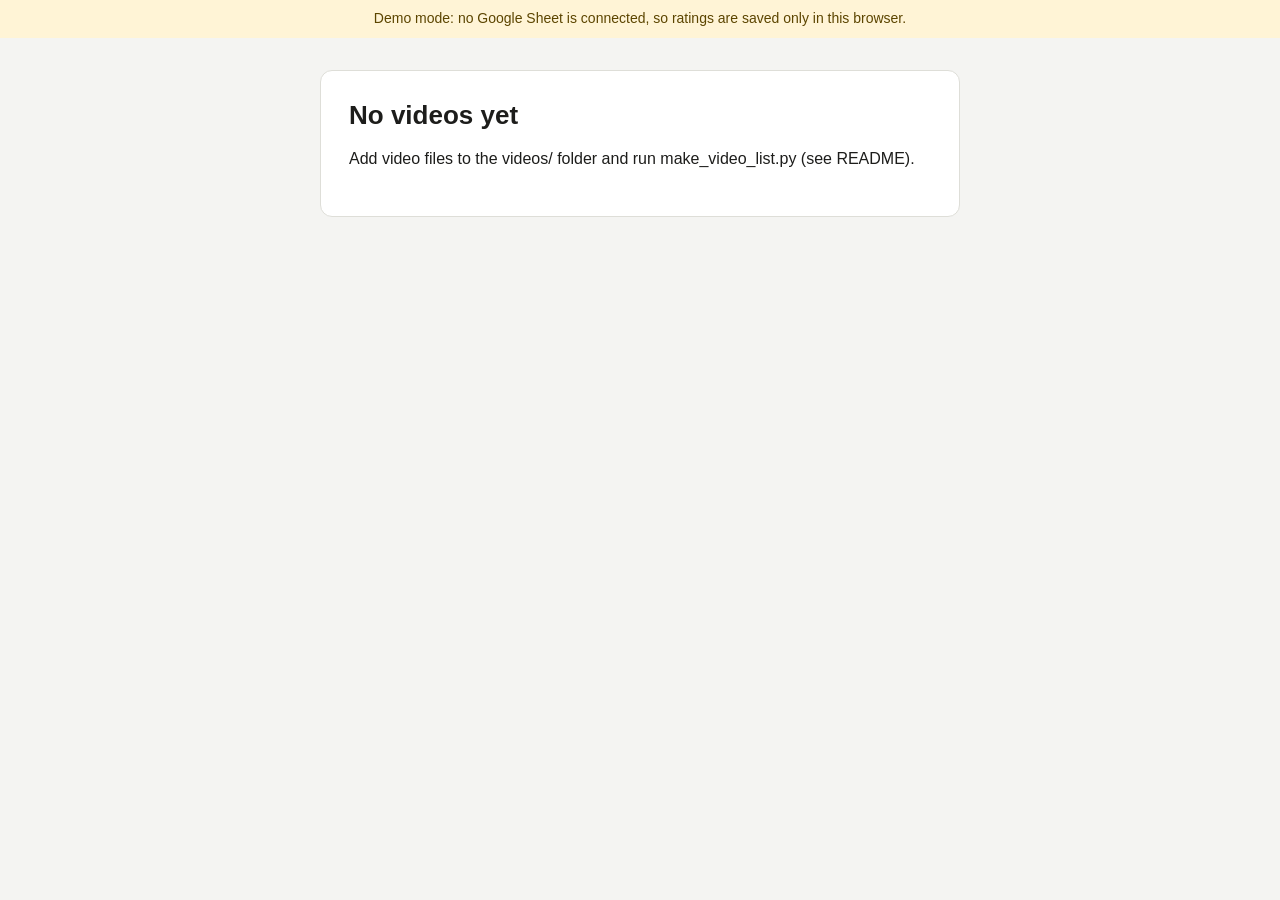
==== index.html @ b1cec352 "Video rating study site Static GitHub Pages site for a video rating user study, with a Google Apps S" ====
<!doctype html>
<html lang="en">
<head>
  <meta charset="utf-8">
  <meta name="viewport" content="width=device-width, initial-scale=1">
  <title>Video Rating Study</title>
  <link rel="stylesheet" href="style.css">
</head>
<body>
  <div id="demo-banner" class="banner" hidden>
    Demo mode: no Google Sheet is connected, so ratings are saved only in this browser.
  </div>

  <main>
    <!-- Welcome -->
    <section id="screen-welcome" class="screen card" hidden>
      <h1 id="study-title"></h1>
      <div id="instructions" class="prose"></div>

      <div id="scale-preview" class="scale-preview"></div>

      <form id="start-form" novalidate>
        <label id="rater-field" class="field">
          <span>Participant ID</span>
          <input id="rater-id" name="rater" autocomplete="off" spellcheck="false"
                 placeholder="e.g. P017" maxlength="64">
          <small>Letters, numbers, - and _ only. Use the same ID to resume later.</small>
        </label>
        <label id="consent-field" class="check">
          <input id="consent" type="checkbox">
          <span id="consent-text"></span>
        </label>
        <p id="start-error" class="error" role="alert"></p>
        <button id="start-btn" class="btn primary" type="submit">Start</button>
      </form>
    </section>

    <!-- Trial -->
    <section id="screen-trial" class="screen" hidden>
      <div class="progress">
        <span id="progress-text"></span>
        <div class="bar"><div id="progress-fill"></div></div>
      </div>

      <div class="stage">
        <video id="player" playsinline preload="auto" disablepictureinpicture
               controlslist="nodownload noplaybackrate nofullscreen"></video>
        <div id="overlay" class="overlay">
          <button id="play-btn" class="btn play" type="button" disabled>Loading…</button>
        </div>
      </div>

      <div class="card rating-card">
        <div id="questions"></div>
        <div class="row">
          <span id="trial-hint" class="hint"></span>
          <button id="next-btn" class="btn primary" type="button" disabled>Next</button>
        </div>
      </div>
    </section>

    <!-- Done -->
    <section id="screen-done" class="screen card" hidden>
      <h1>Thank you!</h1>
      <p>You have rated all the videos.</p>
      <p id="save-status" class="hint"></p>
      <div id="code-box" class="code-box" hidden>
        <span>Your completion code</span>
        <strong id="completion-code"></strong>
      </div>
      <button id="download-btn" class="btn" type="button" hidden>Download my ratings (CSV)</button>
    </section>

    <!-- Message (errors, no videos) -->
    <section id="screen-message" class="screen card" hidden>
      <h1 id="message-title"></h1>
      <p id="message-body"></p>
    </section>
  </main>

  <script src="config.js"></script>
  <script src="videos.js"></script>
  <script src="app.js"></script>
</body>
</html>
---- style.css ----
:root {
  --bg: #f4f4f2;
  --card: #ffffff;
  --text: #1d1d1b;
  --muted: #64645f;
  --line: #deded8;
  --accent: #2f5d8a;
  --accent-text: #ffffff;
  --accent-soft: #e6eef6;
  --error: #b3261e;
  /* Neutral mid-gray behind the video, as recommended for subjective video tests. */
  --stage: #808080;
  --radius: 12px;
}

@media (prefers-color-scheme: dark) {
  :root {
    --bg: #161615;
    --card: #222220;
    --text: #ececea;
    --muted: #a3a39d;
    --line: #3a3a37;
    --accent: #7fb0e0;
    --accent-text: #0f1a24;
    --accent-soft: #23313f;
    --error: #f2948b;
  }
}

* { box-sizing: border-box; }
[hidden] { display: none !important; }

body {
  margin: 0;
  background: var(--bg);
  color: var(--text);
  font: 16px/1.55 -apple-system, BlinkMacSystemFont, "Segoe UI", Roboto, Helvetica, Arial, sans-serif;
}

main {
  max-width: 960px;
  margin: 0 auto;
  padding: 32px 16px 64px;
}

.banner {
  background: #fff4d6;
  color: #5c4500;
  text-align: center;
  padding: 8px 16px;
  font-size: 14px;
}

.card {
  background: var(--card);
  border: 1px solid var(--line);
  border-radius: var(--radius);
  padding: 28px;
}

#screen-welcome, #screen-done, #screen-message { max-width: 640px; margin: 0 auto; }

h1 { font-size: 26px; line-height: 1.25; margin: 0 0 16px; }
.prose p { margin: 0 0 12px; }
.hint { color: var(--muted); font-size: 14px; }
.error { color: var(--error); font-size: 14px; min-height: 1.2em; margin: 8px 0; }

/* Welcome form */
.scale-preview {
  margin: 20px 0 24px;
  padding: 14px 16px;
  background: var(--accent-soft);
  border-radius: 8px;
  font-size: 14px;
}
.scale-preview ol { margin: 6px 0 0; padding-left: 0; list-style: none; display: flex; flex-wrap: wrap; gap: 4px 16px; }

.field { display: block; margin-bottom: 16px; }
.field span { display: block; font-weight: 600; margin-bottom: 6px; }
.field small { display: block; color: var(--muted); margin-top: 6px; }
.field input {
  width: 100%;
  font: inherit;
  padding: 10px 12px;
  border: 1px solid var(--line);
  border-radius: 8px;
  background: var(--bg);
  color: var(--text);
}
.field input:focus { outline: 2px solid var(--accent); outline-offset: 1px; }

.check { display: flex; gap: 10px; align-items: flex-start; margin: 8px 0; cursor: pointer; }
.check input { margin-top: 5px; width: 18px; height: 18px; flex: none; }

/* Buttons */
.btn {
  font: inherit;
  font-weight: 600;
  padding: 10px 22px;
  border-radius: 8px;
  border: 1px solid var(--line);
  background: var(--card);
  color: var(--text);
  cursor: pointer;
}
.btn.primary { background: var(--accent); border-color: var(--accent); color: var(--accent-text); }
.btn:disabled { opacity: .45; cursor: not-allowed; }
.btn:not(:disabled):hover { filter: brightness(1.06); }

/* Trial */
.progress { display: flex; align-items: center; gap: 14px; margin-bottom: 14px; font-size: 14px; color: var(--muted); }
.progress .bar { flex: 1; height: 6px; background: var(--line); border-radius: 3px; overflow: hidden; }
#progress-fill { height: 100%; width: 0; background: var(--accent); transition: width .3s; }

.stage {
  position: relative;
  background: var(--stage);
  border-radius: var(--radius);
  display: flex;
  align-items: center;
  justify-content: center;
  min-height: 240px;
  overflow: hidden;
}
.stage video { display: block; max-width: 100%; max-height: 70vh; }
.overlay {
  position: absolute;
  inset: 0;
  display: flex;
  align-items: center;
  justify-content: center;
}
.btn.play { background: rgba(0, 0, 0, .65); color: #fff; border: 0; padding: 14px 30px; font-size: 18px; }

.rating-card { margin-top: 16px; }
.question + .question { margin-top: 22px; }
.question p { margin: 0 0 10px; font-weight: 600; }
.question.locked { opacity: .45; pointer-events: none; }

.scale { display: grid; grid-template-columns: repeat(var(--n), 1fr); gap: 8px; }
.scale label {
  display: flex;
  flex-direction: column;
  align-items: center;
  gap: 2px;
  padding: 10px 4px;
  border: 1px solid var(--line);
  border-radius: 8px;
  cursor: pointer;
  text-align: center;
  user-select: none;
}
.scale label strong { font-size: 18px; }
.scale label span { font-size: 13px; color: var(--muted); }
.scale input { position: absolute; opacity: 0; pointer-events: none; }
.scale input:checked + label { border-color: var(--accent); background: var(--accent-soft); box-shadow: inset 0 0 0 1px var(--accent); }
.scale input:focus-visible + label { outline: 2px solid var(--accent); outline-offset: 2px; }

.row { display: flex; align-items: center; justify-content: space-between; gap: 16px; margin-top: 22px; }

/* Done */
.code-box {
  margin: 20px 0;
  padding: 16px;
  border: 1px dashed var(--accent);
  border-radius: 8px;
  display: flex;
  flex-direction: column;
  gap: 4px;
}
.code-box strong { font-size: 22px; letter-spacing: .04em; user-select: all; }

@media (max-width: 560px) {
  main { padding-top: 16px; }
  .card { padding: 20px; }
  .scale { grid-template-columns: 1fr; }
  .scale label { flex-direction: row; justify-content: flex-start; gap: 12px; padding: 10px 14px; }
}
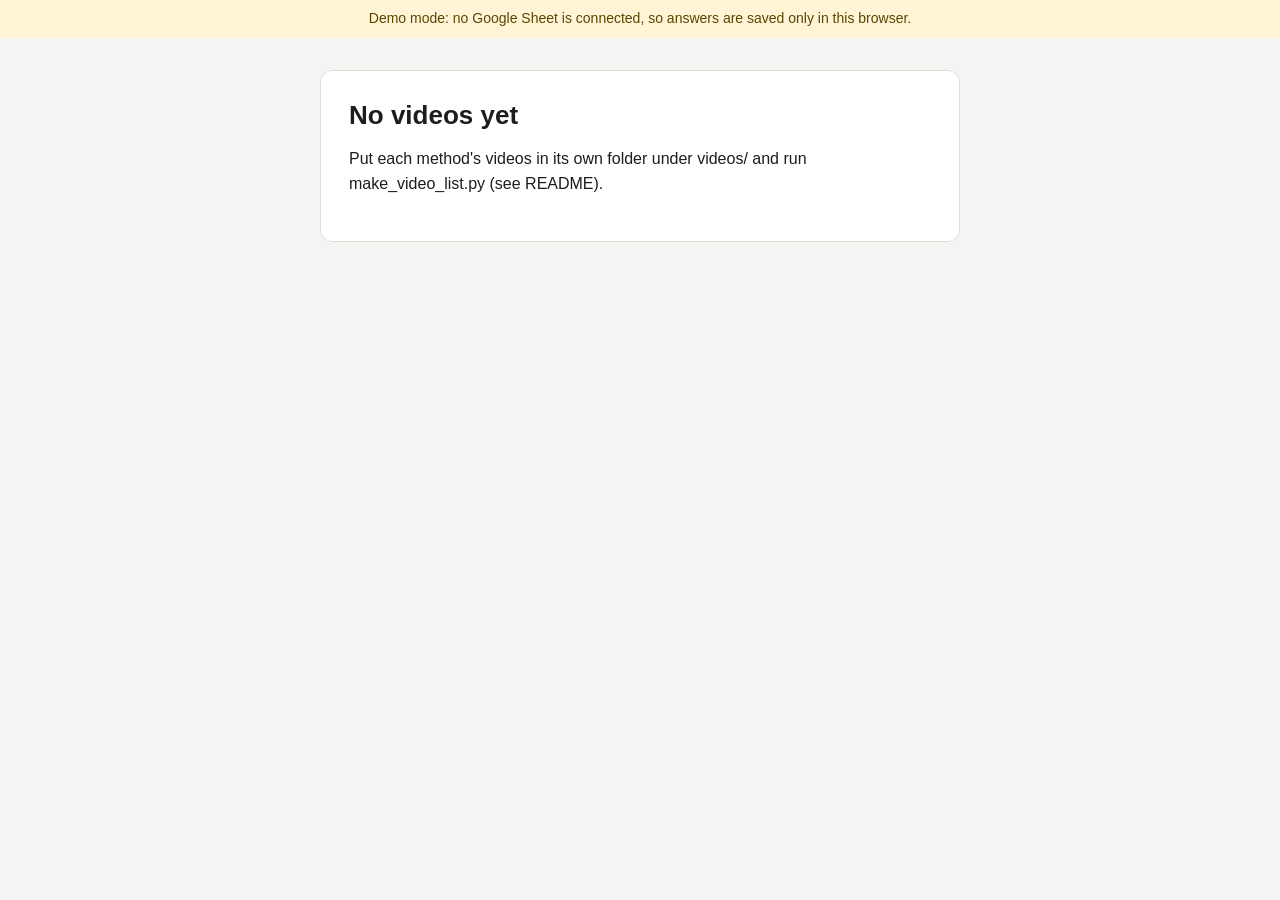
==== commit c4ddbcf2: "Switch to side-by-side forced-choice comparison Each round shows every method's version of a clip si" ====
--- a/index.html
+++ b/index.html
@@ -3,12 +3,12 @@
 <head>
   <meta charset="utf-8">
   <meta name="viewport" content="width=device-width, initial-scale=1">
-  <title>Video Rating Study</title>
+  <title>Video Comparison Study</title>
   <link rel="stylesheet" href="style.css">
 </head>
 <body>
   <div id="demo-banner" class="banner" hidden>
-    Demo mode: no Google Sheet is connected, so ratings are saved only in this browser.
+    Demo mode: no Google Sheet is connected, so answers are saved only in this browser.
   </div>
 
   <main>
@@ -17,7 +17,6 @@
       <h1 id="study-title"></h1>
       <div id="instructions" class="prose"></div>
 
-      <div id="scale-preview" class="scale-preview"></div>
 
       <form id="start-form" novalidate>
         <label id="rater-field" class="field">
@@ -42,18 +41,15 @@
         <div class="bar"><div id="progress-fill"></div></div>
       </div>
 
-      <div class="stage">
-        <video id="player" playsinline preload="auto" disablepictureinpicture
-               controlslist="nodownload noplaybackrate nofullscreen"></video>
-        <div id="overlay" class="overlay">
-          <button id="play-btn" class="btn play" type="button" disabled>Loading…</button>
-        </div>
-      </div>
+      <div id="grid" class="grid"></div>
 
       <div class="card rating-card">
+        <div class="row controls">
+          <button id="play-btn" class="btn" type="button" disabled>Loading…</button>
+          <span id="trial-hint" class="hint"></span>
+        </div>
         <div id="questions"></div>
-        <div class="row">
-          <span id="trial-hint" class="hint"></span>
+        <div class="row end">
           <button id="next-btn" class="btn primary" type="button" disabled>Next</button>
         </div>
       </div>
@@ -62,13 +58,13 @@
     <!-- Done -->
     <section id="screen-done" class="screen card" hidden>
       <h1>Thank you!</h1>
-      <p>You have rated all the videos.</p>
+      <p>You have finished all the rounds.</p>
       <p id="save-status" class="hint"></p>
       <div id="code-box" class="code-box" hidden>
         <span>Your completion code</span>
         <strong id="completion-code"></strong>
       </div>
-      <button id="download-btn" class="btn" type="button" hidden>Download my ratings (CSV)</button>
+      <button id="download-btn" class="btn" type="button" hidden>Download my answers (CSV)</button>
     </section>
 
     <!-- Message (errors, no videos) -->
--- a/style.css
+++ b/style.css
@@ -38,7 +38,7 @@
 }
 
 main {
-  max-width: 960px;
+  max-width: 1280px;
   margin: 0 auto;
   padding: 32px 16px 64px;
 }
@@ -66,15 +66,7 @@
 .error { color: var(--error); font-size: 14px; min-height: 1.2em; margin: 8px 0; }
 
 /* Welcome form */
-.scale-preview {
-  margin: 20px 0 24px;
-  padding: 14px 16px;
-  background: var(--accent-soft);
-  border-radius: 8px;
-  font-size: 14px;
-}
-.scale-preview ol { margin: 6px 0 0; padding-left: 0; list-style: none; display: flex; flex-wrap: wrap; gap: 4px 16px; }
-
+#start-form { margin-top: 24px; }
 .field { display: block; margin-bottom: 16px; }
 .field span { display: block; font-weight: 600; margin-bottom: 6px; }
 .field small { display: block; color: var(--muted); margin-top: 6px; }
@@ -96,6 +88,7 @@
 .btn {
   font: inherit;
   font-weight: 600;
+  white-space: nowrap;
   padding: 10px 22px;
   border-radius: 8px;
   border: 1px solid var(--line);
@@ -112,51 +105,65 @@
 .progress .bar { flex: 1; height: 6px; background: var(--line); border-radius: 3px; overflow: hidden; }
 #progress-fill { height: 100%; width: 0; background: var(--accent); transition: width .3s; }
 
-.stage {
-  position: relative;
+/* Side-by-side videos. --cols and --rows are set from the number of videos in the round. */
+.grid {
+  display: grid;
+  grid-template-columns: repeat(var(--cols, 2), minmax(0, 1fr));
+  gap: 12px;
+}
+.tile {
+  margin: 0;
   background: var(--stage);
   border-radius: var(--radius);
+  overflow: hidden;
+  border: 3px solid transparent;
+  transition: border-color .15s;
+}
+.tile video {
+  display: block;
+  width: 100%;
+  height: auto;
+  /* Keep every row on screen at once so the videos can be compared. */
+  max-height: max(160px, calc((100vh - 300px) / var(--rows, 1)));
+  object-fit: contain;
+}
+.tile figcaption {
+  text-align: center;
+  font-weight: 700;
+  font-size: 18px;
+  padding: 6px 0;
+  color: #fff;
+  background: rgba(0, 0, 0, .35);
+}
+.tile.pickable { cursor: pointer; }
+.tile.selected { border-color: var(--accent); }
+
+.rating-card { margin-top: 16px; padding-top: 18px; }
+
+.question { margin-top: 22px; }
+.question p { margin: 0 0 10px; font-weight: 600; }
+.question.locked { opacity: .45; pointer-events: none; }
+
+.choices { display: grid; grid-template-columns: repeat(var(--n), minmax(0, 1fr)); gap: 8px; }
+.choices label {
   display: flex;
   align-items: center;
   justify-content: center;
-  min-height: 240px;
-  overflow: hidden;
-}
-.stage video { display: block; max-width: 100%; max-height: 70vh; }
-.overlay {
-  position: absolute;
-  inset: 0;
-  display: flex;
-  align-items: center;
-  justify-content: center;
-}
-.btn.play { background: rgba(0, 0, 0, .65); color: #fff; border: 0; padding: 14px 30px; font-size: 18px; }
-
-.rating-card { margin-top: 16px; }
-.question + .question { margin-top: 22px; }
-.question p { margin: 0 0 10px; font-weight: 600; }
-.question.locked { opacity: .45; pointer-events: none; }
-
-.scale { display: grid; grid-template-columns: repeat(var(--n), 1fr); gap: 8px; }
-.scale label {
-  display: flex;
-  flex-direction: column;
-  align-items: center;
-  gap: 2px;
-  padding: 10px 4px;
+  padding: 12px 4px;
   border: 1px solid var(--line);
   border-radius: 8px;
   cursor: pointer;
-  text-align: center;
+  font-size: 18px;
+  font-weight: 700;
   user-select: none;
 }
-.scale label strong { font-size: 18px; }
-.scale label span { font-size: 13px; color: var(--muted); }
-.scale input { position: absolute; opacity: 0; pointer-events: none; }
-.scale input:checked + label { border-color: var(--accent); background: var(--accent-soft); box-shadow: inset 0 0 0 1px var(--accent); }
-.scale input:focus-visible + label { outline: 2px solid var(--accent); outline-offset: 2px; }
+.choices input { position: absolute; opacity: 0; pointer-events: none; }
+.choices input:checked + label { border-color: var(--accent); background: var(--accent-soft); box-shadow: inset 0 0 0 1px var(--accent); }
+.choices input:focus-visible + label { outline: 2px solid var(--accent); outline-offset: 2px; }
 
 .row { display: flex; align-items: center; justify-content: space-between; gap: 16px; margin-top: 22px; }
+.row.end { justify-content: flex-end; }
+.row.controls { margin-top: 0; justify-content: flex-start; }
 
 /* Done */
 .code-box {
@@ -170,9 +177,10 @@
 }
 .code-box strong { font-size: 22px; letter-spacing: .04em; user-select: all; }
 
-@media (max-width: 560px) {
+@media (max-width: 700px) {
   main { padding-top: 16px; }
   .card { padding: 20px; }
-  .scale { grid-template-columns: 1fr; }
-  .scale label { flex-direction: row; justify-content: flex-start; gap: 12px; padding: 10px 14px; }
+  .grid { grid-template-columns: repeat(2, minmax(0, 1fr)); gap: 8px; }
+  .tile video { max-height: none; }
+  .tile figcaption { font-size: 15px; padding: 3px 0; }
 }
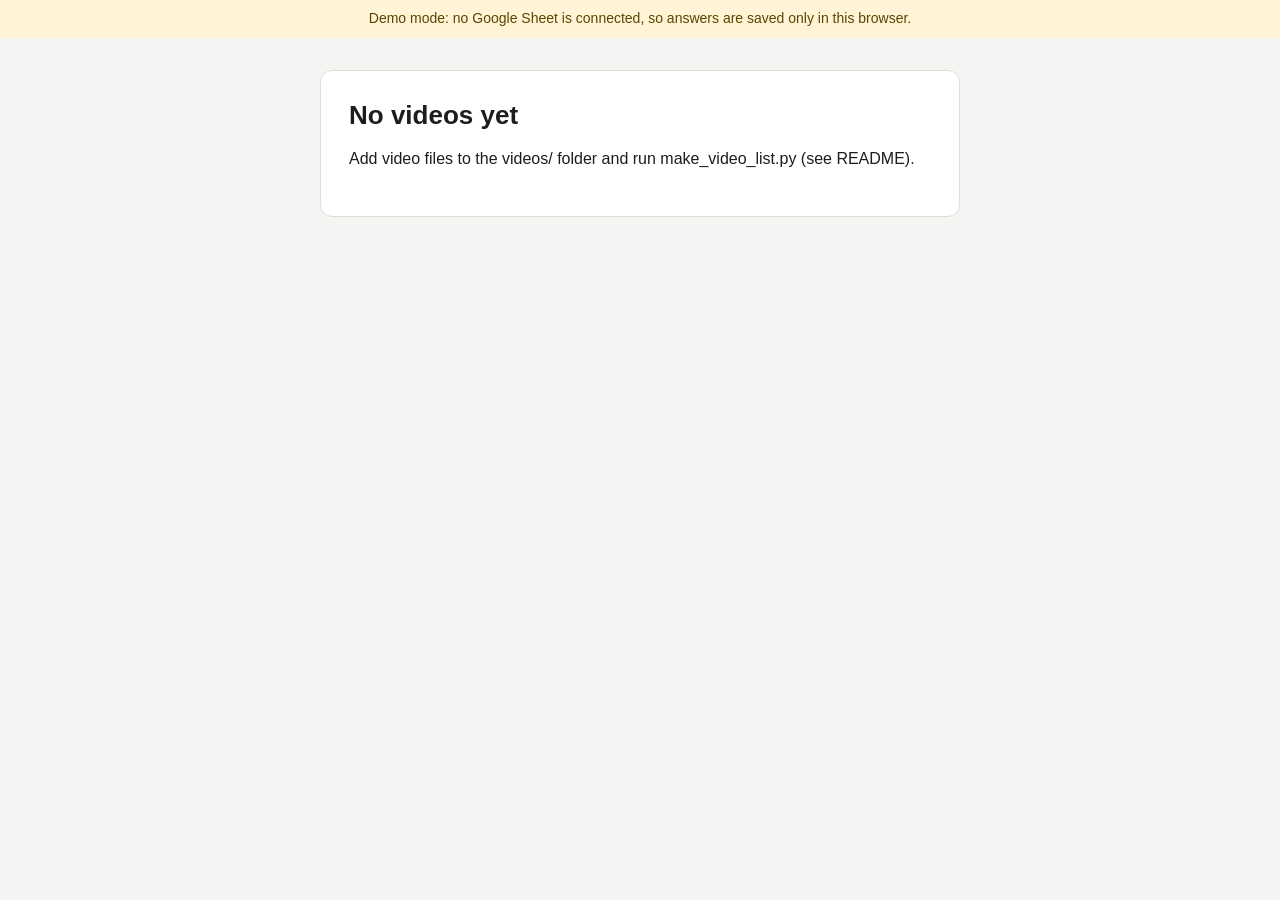
==== commit 1214563f: "Show one pre-composed A/B/C video per round Each video already contains the versions side by side, s" ====
--- a/index.html
+++ b/index.html
@@ -41,7 +41,9 @@
         <div class="bar"><div id="progress-fill"></div></div>
       </div>
 
-      <div id="grid" class="grid"></div>
+      <div class="stage">
+        <video id="player" playsinline preload="auto" disablepictureinpicture></video>
+      </div>
 
       <div class="card rating-card">
         <div class="row controls">
--- a/style.css
+++ b/style.css
@@ -105,38 +105,17 @@
 .progress .bar { flex: 1; height: 6px; background: var(--line); border-radius: 3px; overflow: hidden; }
 #progress-fill { height: 100%; width: 0; background: var(--accent); transition: width .3s; }
 
-/* Side-by-side videos. --cols and --rows are set from the number of videos in the round. */
-.grid {
-  display: grid;
-  grid-template-columns: repeat(var(--cols, 2), minmax(0, 1fr));
-  gap: 12px;
-}
-.tile {
-  margin: 0;
+.stage {
   background: var(--stage);
   border-radius: var(--radius);
   overflow: hidden;
-  border: 3px solid transparent;
-  transition: border-color .15s;
+  display: flex;
+  align-items: center;
+  justify-content: center;
+  min-height: 200px;
 }
-.tile video {
-  display: block;
-  width: 100%;
-  height: auto;
-  /* Keep every row on screen at once so the videos can be compared. */
-  max-height: max(160px, calc((100vh - 300px) / var(--rows, 1)));
-  object-fit: contain;
-}
-.tile figcaption {
-  text-align: center;
-  font-weight: 700;
-  font-size: 18px;
-  padding: 6px 0;
-  color: #fff;
-  background: rgba(0, 0, 0, .35);
-}
-.tile.pickable { cursor: pointer; }
-.tile.selected { border-color: var(--accent); }
+/* Shown at its own size, scaled down only if wider than the page or taller than the screen allows. */
+.stage video { display: block; max-width: 100%; max-height: calc(100vh - 300px); min-height: 160px; }
 
 .rating-card { margin-top: 16px; padding-top: 18px; }
 
@@ -180,7 +159,6 @@
 @media (max-width: 700px) {
   main { padding-top: 16px; }
   .card { padding: 20px; }
-  .grid { grid-template-columns: repeat(2, minmax(0, 1fr)); gap: 8px; }
-  .tile video { max-height: none; }
-  .tile figcaption { font-size: 15px; padding: 3px 0; }
+  .stage { min-height: 0; }
+  .stage video { max-height: none; min-height: 0; }
 }
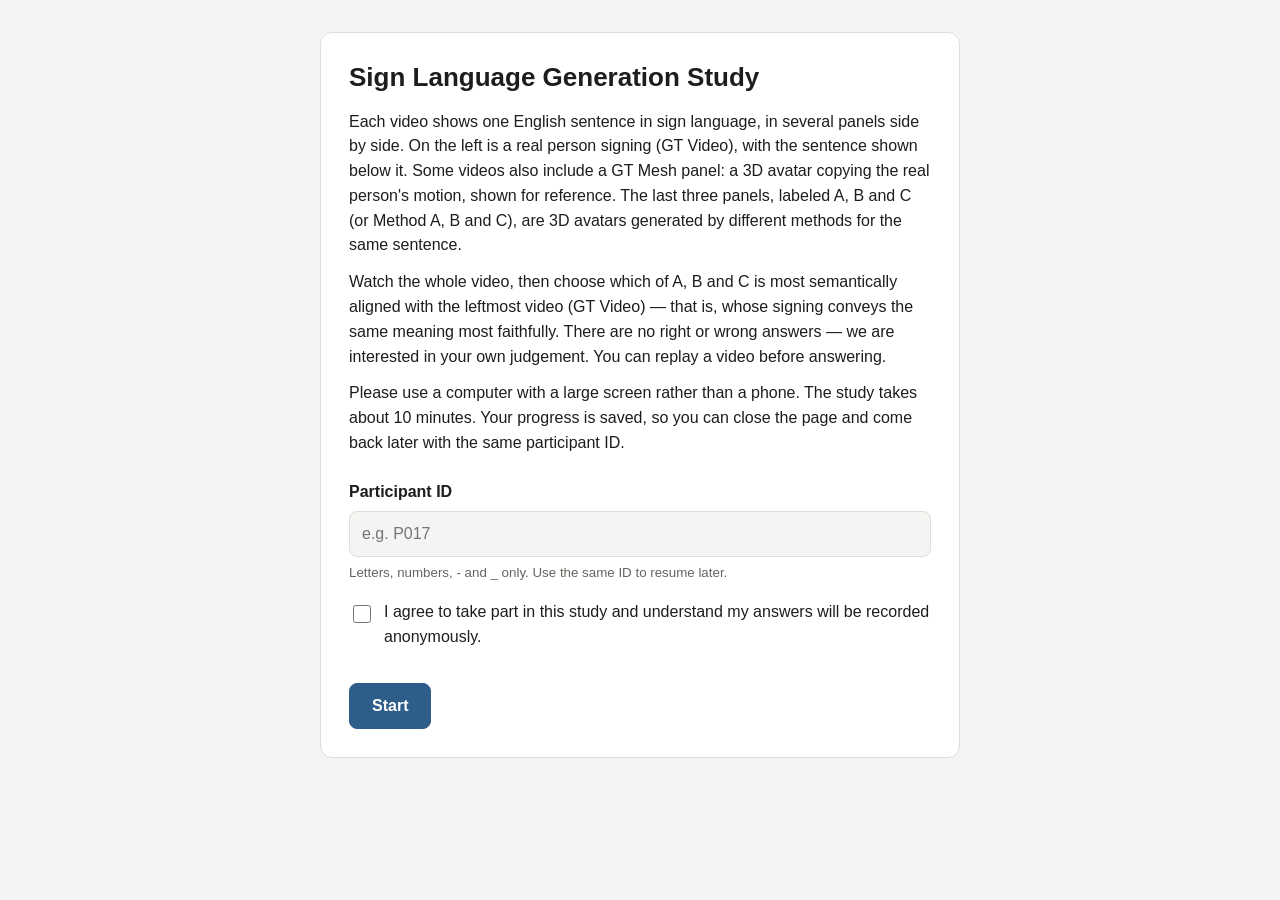
==== commit 3445c608: "Ask raters for their ASL proficiency before the videos A background questionnaire (config.js -> surv" ====
--- a/index.html
+++ b/index.html
@@ -31,6 +31,17 @@
         </label>
         <p id="start-error" class="error" role="alert"></p>
         <button id="start-btn" class="btn primary" type="submit">Start</button>
+      </form>
+    </section>
+
+    <!-- Background questions -->
+    <section id="screen-survey" class="screen card" hidden>
+      <h1>About you</h1>
+      <p class="hint">Please answer before the videos start. Your answers are stored only with your participant ID.</p>
+      <form id="survey-form" novalidate>
+        <div id="survey-questions"></div>
+        <p id="survey-error" class="error" role="alert"></p>
+        <button class="btn primary" type="submit">Continue</button>
       </form>
     </section>
 
--- a/style.css
+++ b/style.css
@@ -38,7 +38,7 @@
 }
 
 main {
-  max-width: 1280px;
+  max-width: 2600px; /* wide enough for a 2560 px video at its native size */
   margin: 0 auto;
   padding: 32px 16px 64px;
 }
@@ -58,7 +58,7 @@
   padding: 28px;
 }
 
-#screen-welcome, #screen-done, #screen-message { max-width: 640px; margin: 0 auto; }
+#screen-welcome, #screen-survey, #screen-done, #screen-message { max-width: 640px; margin: 0 auto; }
 
 h1 { font-size: 26px; line-height: 1.25; margin: 0 0 16px; }
 .prose p { margin: 0 0 12px; }
@@ -83,6 +83,23 @@
 
 .check { display: flex; gap: 10px; align-items: flex-start; margin: 8px 0; cursor: pointer; }
 .check input { margin-top: 5px; width: 18px; height: 18px; flex: none; }
+
+/* Background questions */
+.survey-q { border: 0; padding: 0; margin: 20px 0 8px; min-width: 0; }
+.survey-q legend { font-weight: 600; padding: 0; margin-bottom: 10px; }
+.survey-q label {
+  display: flex;
+  gap: 10px;
+  align-items: flex-start;
+  padding: 10px 12px;
+  margin-bottom: 8px;
+  border: 1px solid var(--line);
+  border-radius: 8px;
+  cursor: pointer;
+}
+.survey-q label:has(input:checked) { border-color: var(--accent); background: var(--accent-soft); }
+.survey-q input[type="radio"] { margin-top: 4px; flex: none; }
+.survey-q input[type="text"] { width: 100%; font: inherit; padding: 10px 12px; border: 1px solid var(--line); border-radius: 8px; background: var(--bg); color: var(--text); }
 
 /* Buttons */
 .btn {
@@ -117,7 +134,7 @@
 /* Shown at its own size, scaled down only if wider than the page or taller than the screen allows. */
 .stage video { display: block; max-width: 100%; max-height: calc(100vh - 300px); min-height: 160px; }
 
-.rating-card { margin-top: 16px; padding-top: 18px; }
+.rating-card { margin: 16px auto 0; padding-top: 18px; max-width: 960px; }
 
 .question { margin-top: 22px; }
 .question p { margin: 0 0 10px; font-weight: 600; }
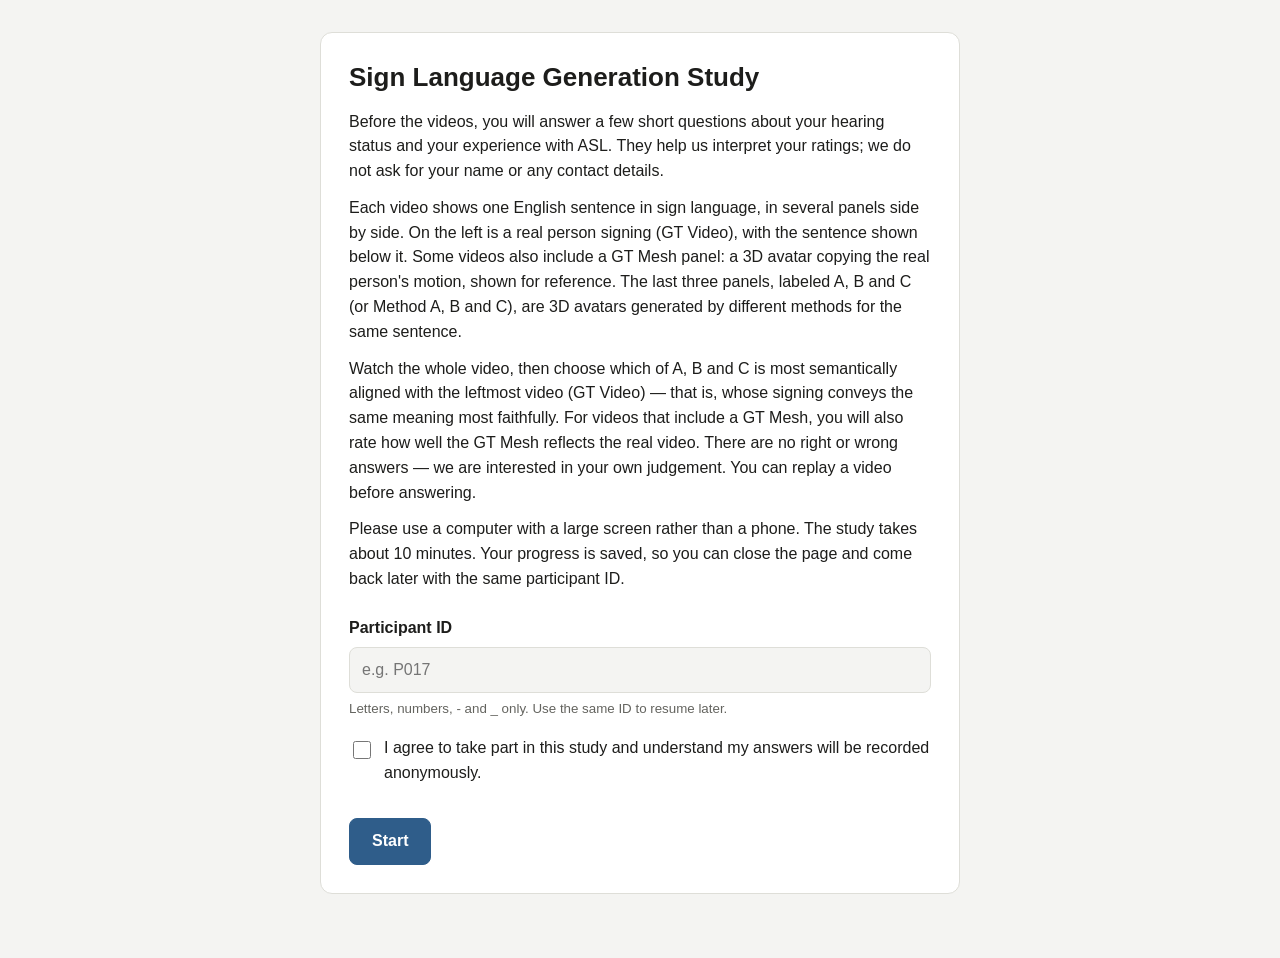
==== commit 9b5d4edd: "Ask about hearing status and ASL background before the videos The background page now asks hearing s" ====
--- a/index.html
+++ b/index.html
@@ -37,7 +37,7 @@
     <!-- Background questions -->
     <section id="screen-survey" class="screen card" hidden>
       <h1>About you</h1>
-      <p class="hint">Please answer before the videos start. Your answers are stored only with your participant ID.</p>
+      <p class="hint">These questions help us interpret your ratings. We don't ask for your name or contact details; your answers are stored only with your participant ID.</p>
       <form id="survey-form" novalidate>
         <div id="survey-questions"></div>
         <p id="survey-error" class="error" role="alert"></p>
--- a/style.css
+++ b/style.css
@@ -156,6 +156,8 @@
 .choices input { position: absolute; opacity: 0; pointer-events: none; }
 .choices input:checked + label { border-color: var(--accent); background: var(--accent-soft); box-shadow: inset 0 0 0 1px var(--accent); }
 .choices input:focus-visible + label { outline: 2px solid var(--accent); outline-offset: 2px; }
+.choices label:has(small) { flex-direction: column; gap: 2px; padding: 8px 4px; }
+.choices label small { font-size: 12px; font-weight: 500; color: var(--muted); }
 
 .row { display: flex; align-items: center; justify-content: space-between; gap: 16px; margin-top: 22px; }
 .row.end { justify-content: flex-end; }
